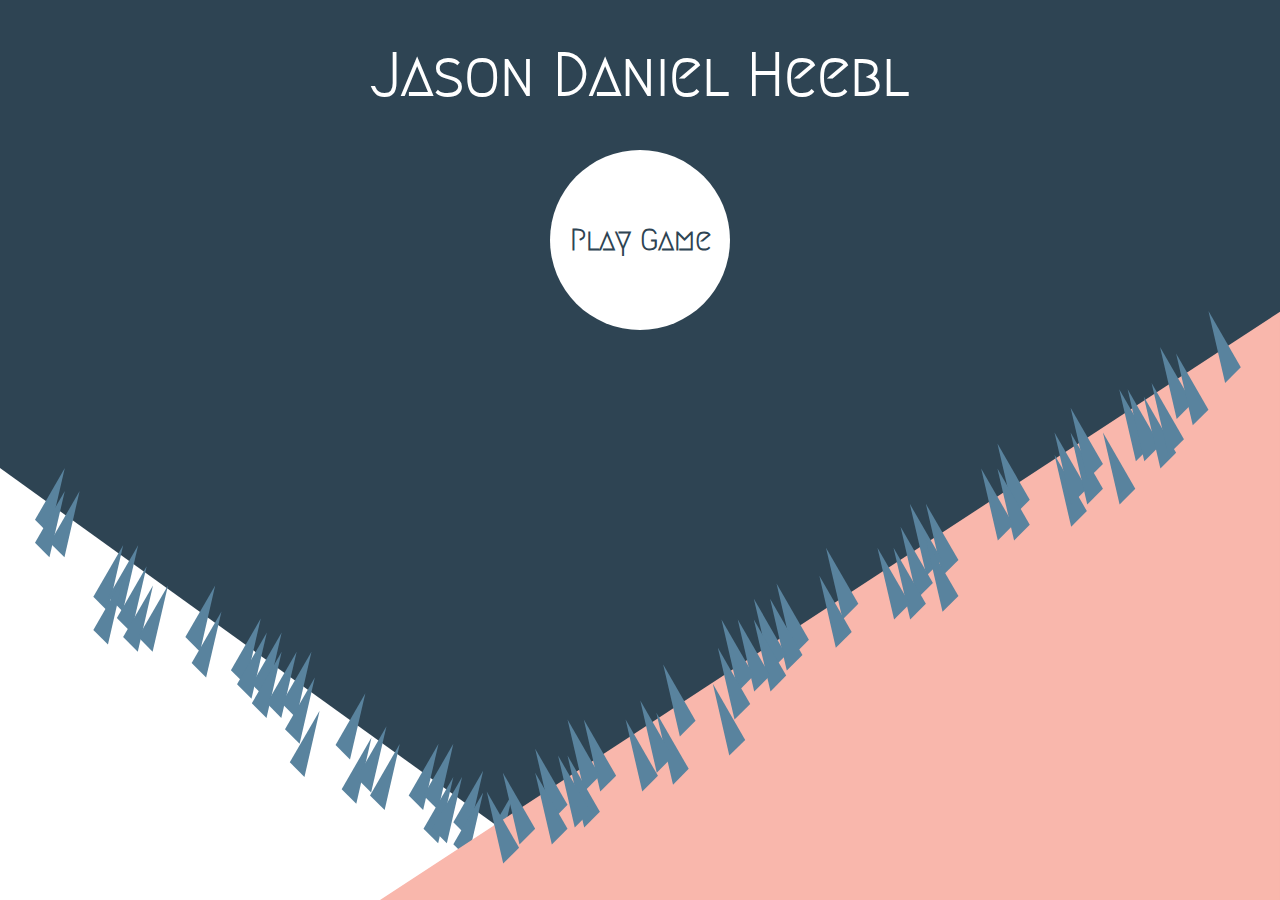
==== index.html @ cdb85525 "Build home page" ====
<!DOCTYPE html>
<html>
  <head>
    <meta http-equiv="Content-type" content="text/html; charset=utf-8">
    <title>Jason Heebl</title>
    <meta name="description" content="Personal website">
    <meta name="author" content="Jason Heebl">
    <link rel="stylesheet" href="css/main.css">
  </head>

  <body id="index">
    <h1>Jason Daniel Heebl</h1>
    <a id="play_game" href="/">Play Game</a>
    <img class="mountain" id="white_mountain" src="pics/white-mountain.svg" alt="">
    <img class="mountain" id="pink_mountain" src="pics/pink-mountain.svg" alt="">
  </body>
</html>
---- css/main.css ----
@import url(https://fonts.googleapis.com/css?family=Megrim);

html {
  height: 100%;
  position: relative;
}

body {
  margin: 0;
  padding: 0;
  background-color: #2e4453;
}

h1 {
  font-family: 'Megrim', cursive;
  text-align: center;
  font-size: 60px;
  color: #fff;
}

.mountain {
  display: block;
  position: absolute;
  bottom: 0;
}

#white_mountain {
  left: 0;
  max-width: 600px;
}

#pink_mountain {
  right: 0;
  max-width: 900px;
}

#play_game {
  display: block;
  text-decoration: none;
  background-color: #fff;
  width: 180px;
  height: 180px;
  border-radius: 50%;
  color: #2e4453;
  font-family: 'Megrim', cursive;
  font-size: 30px;
  font-weight: bold;
  text-align: center;
  line-height: 180px;
  margin: 30px auto 0;
  position: relative;
  z-index: 99;
}

#play_game:hover {
  box-shadow: 0 0 0 20px rgba(255,255,255,.5);
}
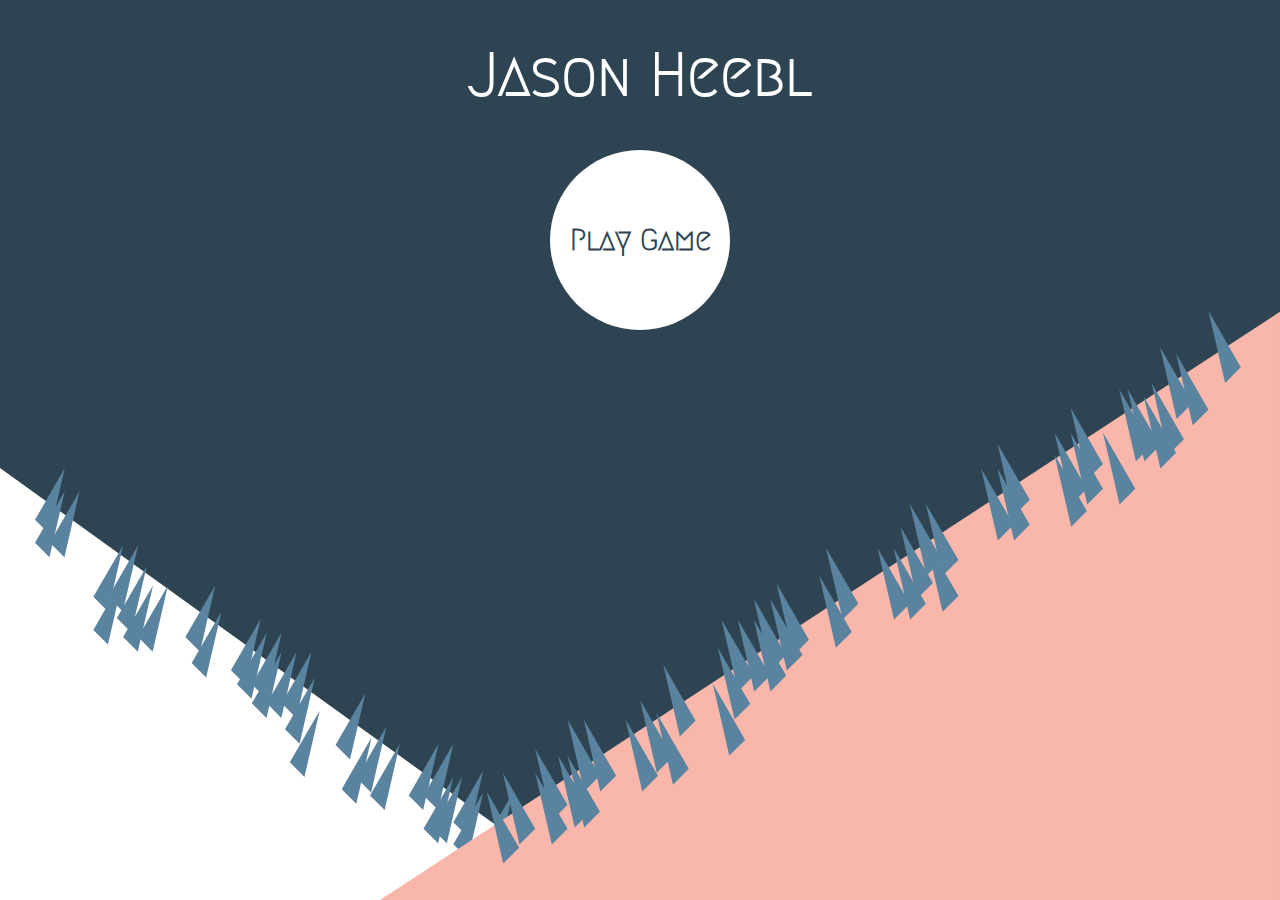
==== commit 7a4f5844: "Removed name" ====
--- a/index.html
+++ b/index.html
@@ -9,9 +9,9 @@
   </head>
 
   <body id="index">
-    <h1>Jason Daniel Heebl</h1>
-    <a id="play_game" href="/">Play Game</a>
+    <h1>Jason Heebl</h1>
+    <a id="play_game" href="game/WebBuild.html">Play Game</a>
     <img class="mountain" id="white_mountain" src="pics/white-mountain.svg" alt="">
     <img class="mountain" id="pink_mountain" src="pics/pink-mountain.svg" alt="">
   </body>
-</html>+</html>
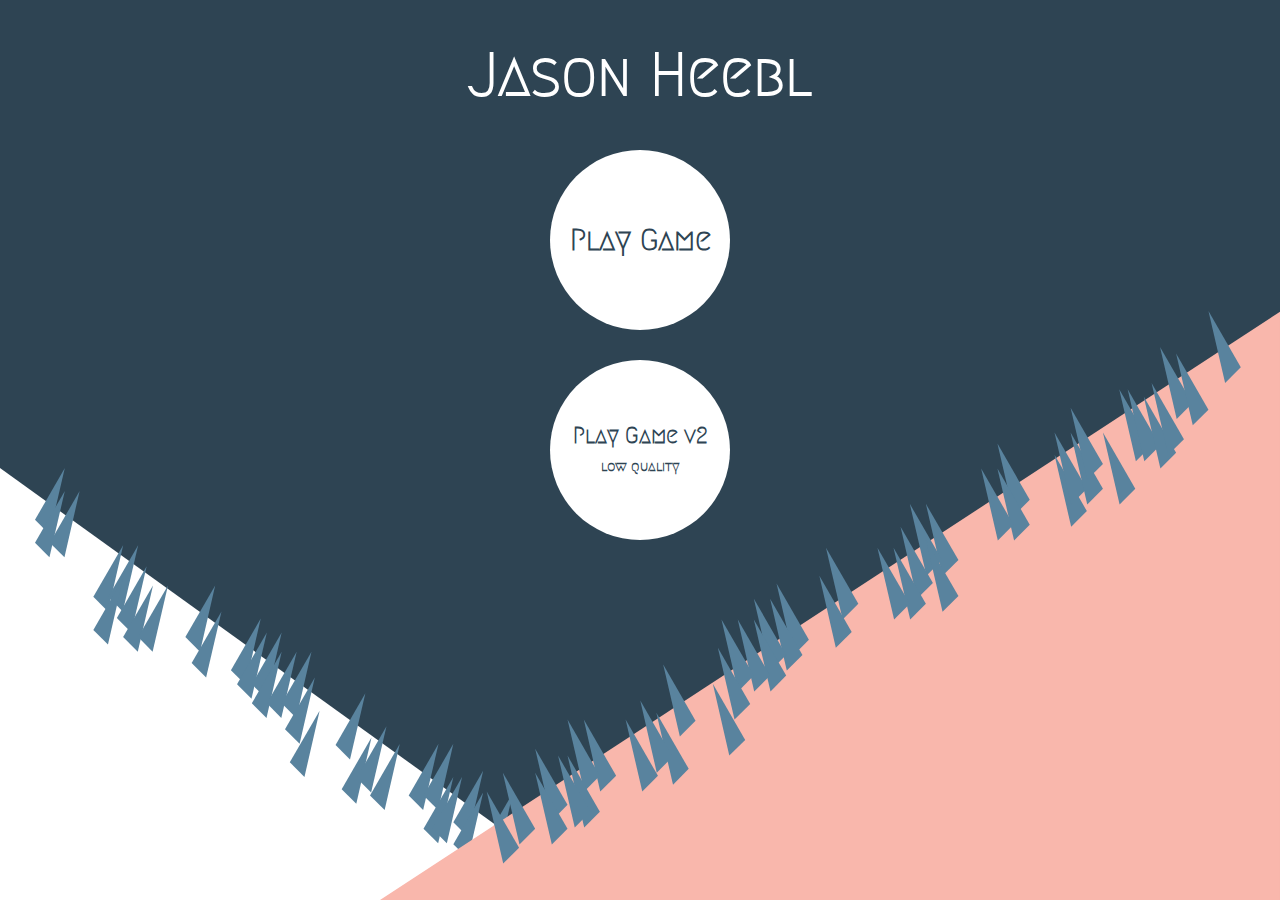
==== commit a7e86201: "Add the second game button" ====
--- a/index.html
+++ b/index.html
@@ -10,7 +10,12 @@
 
   <body id="index">
     <h1>Jason Heebl</h1>
-    <a id="play_game" href="game/WebBuild.html">Play Game</a>
+    <a class="play-button" id="game_v1" href="game/WebBuild.html">Play Game</a>
+    <a class="play-button" id="game_v2" href="game/WebBuild.html">
+      Play Game v2
+      <span>low quality</span>
+    </a>
+
     <img class="mountain" id="white_mountain" src="pics/white-mountain.svg" alt="">
     <img class="mountain" id="pink_mountain" src="pics/pink-mountain.svg" alt="">
   </body>
--- a/css/main.css
+++ b/css/main.css
@@ -34,7 +34,7 @@
   max-width: 900px;
 }
 
-#play_game {
+.play-button {
   display: block;
   text-decoration: none;
   background-color: #fff;
@@ -52,7 +52,18 @@
   z-index: 99;
 }
 
-#play_game:hover {
+.play-button:hover {
   box-shadow: 0 0 0 20px rgba(255,255,255,.5);
 }
 
+#game_v2 {
+  font-size: 22px;
+  line-height: 31px;
+  padding-top: 60px;
+  height: 120px;
+}
+
+#game_v2 span {
+  font-size: 14px;
+  display: block;
+}
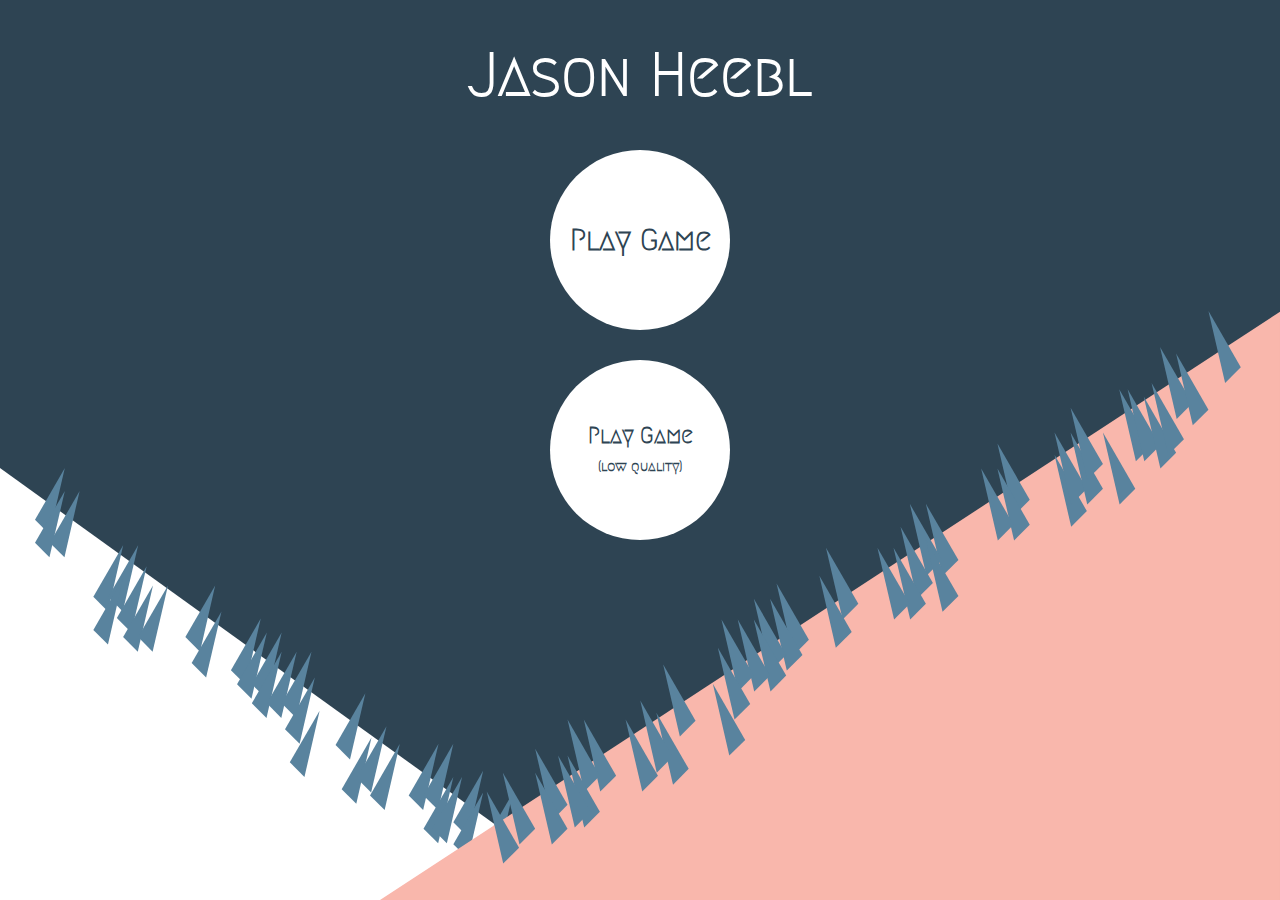
==== commit a20dfaed: "added low quality web build of game" ====
--- a/index.html
+++ b/index.html
@@ -11,9 +11,9 @@
   <body id="index">
     <h1>Jason Heebl</h1>
     <a class="play-button" id="game_v1" href="game/WebBuild.html">Play Game</a>
-    <a class="play-button" id="game_v2" href="game/WebBuild.html">
-      Play Game v2
-      <span>low quality</span>
+    <a class="play-button" id="game_v2" href="gamelow/WebBuild.html">
+      Play Game
+      <span>(low quality)</span>
     </a>
 
     <img class="mountain" id="white_mountain" src="pics/white-mountain.svg" alt="">
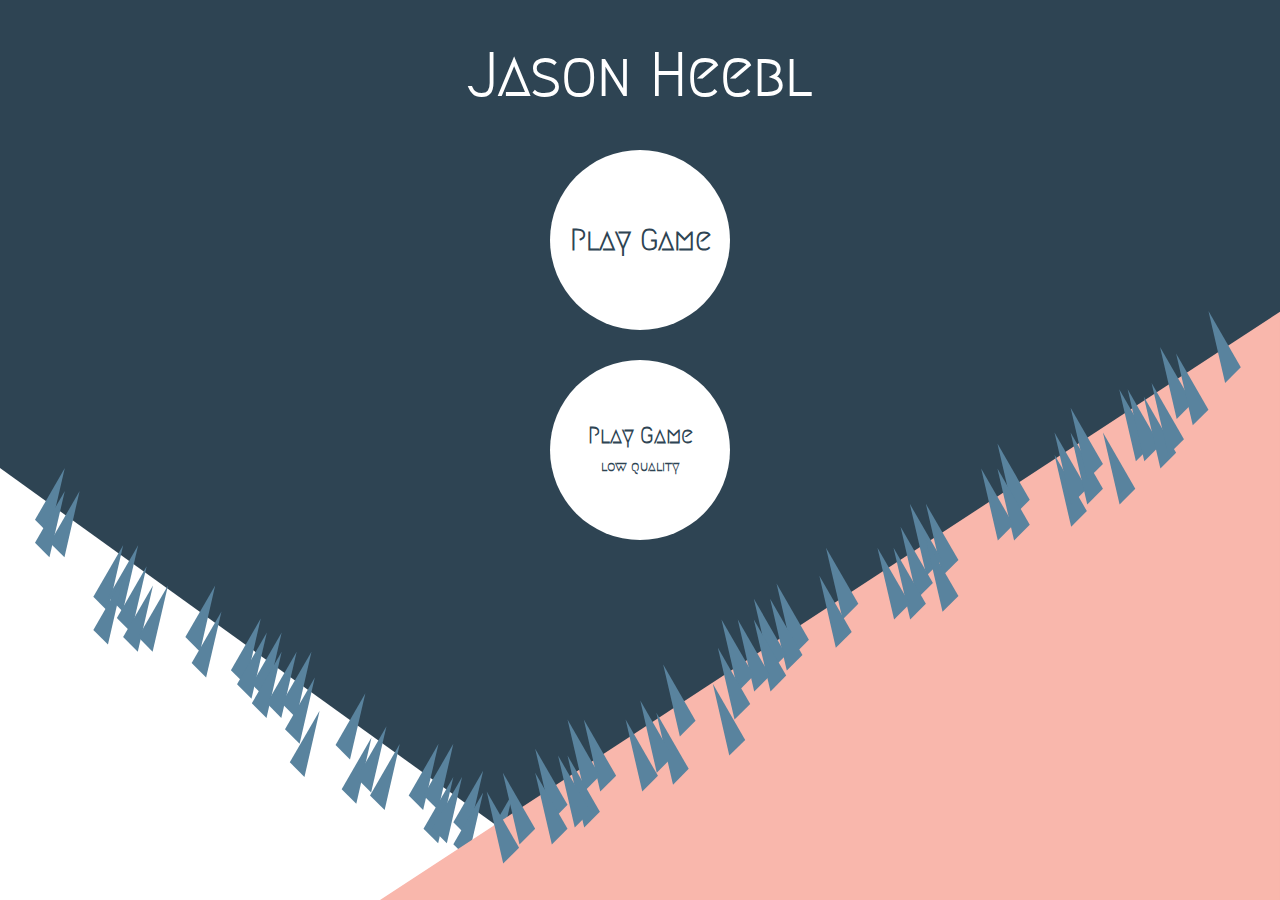
==== commit e290c41c: "fixed minor error in Low Quality version" ====
--- a/index.html
+++ b/index.html
@@ -13,7 +13,7 @@
     <a class="play-button" id="game_v1" href="game/WebBuild.html">Play Game</a>
     <a class="play-button" id="game_v2" href="gamelow/WebBuild.html">
       Play Game
-      <span>(low quality)</span>
+      <span>low quality</span>
     </a>
 
     <img class="mountain" id="white_mountain" src="pics/white-mountain.svg" alt="">
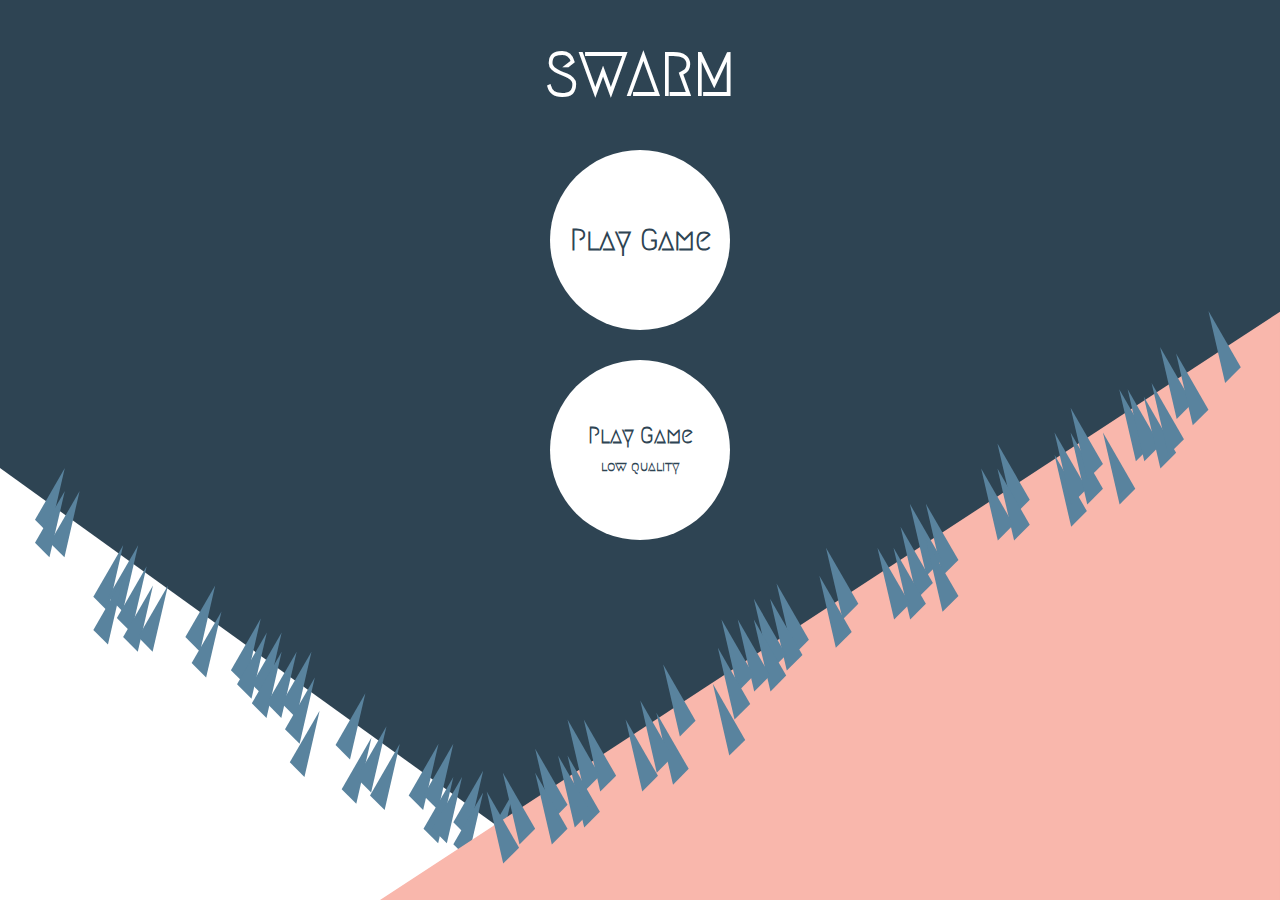
==== commit 0910a417: "changed header from 'Jason Heebl' to 'Swarm' for grading period" ====
--- a/index.html
+++ b/index.html
@@ -9,7 +9,7 @@
   </head>
 
   <body id="index">
-    <h1>Jason Heebl</h1>
+    <h1>SWARM</h1>
     <a class="play-button" id="game_v1" href="game/WebBuild.html">Play Game</a>
     <a class="play-button" id="game_v2" href="gamelow/WebBuild.html">
       Play Game
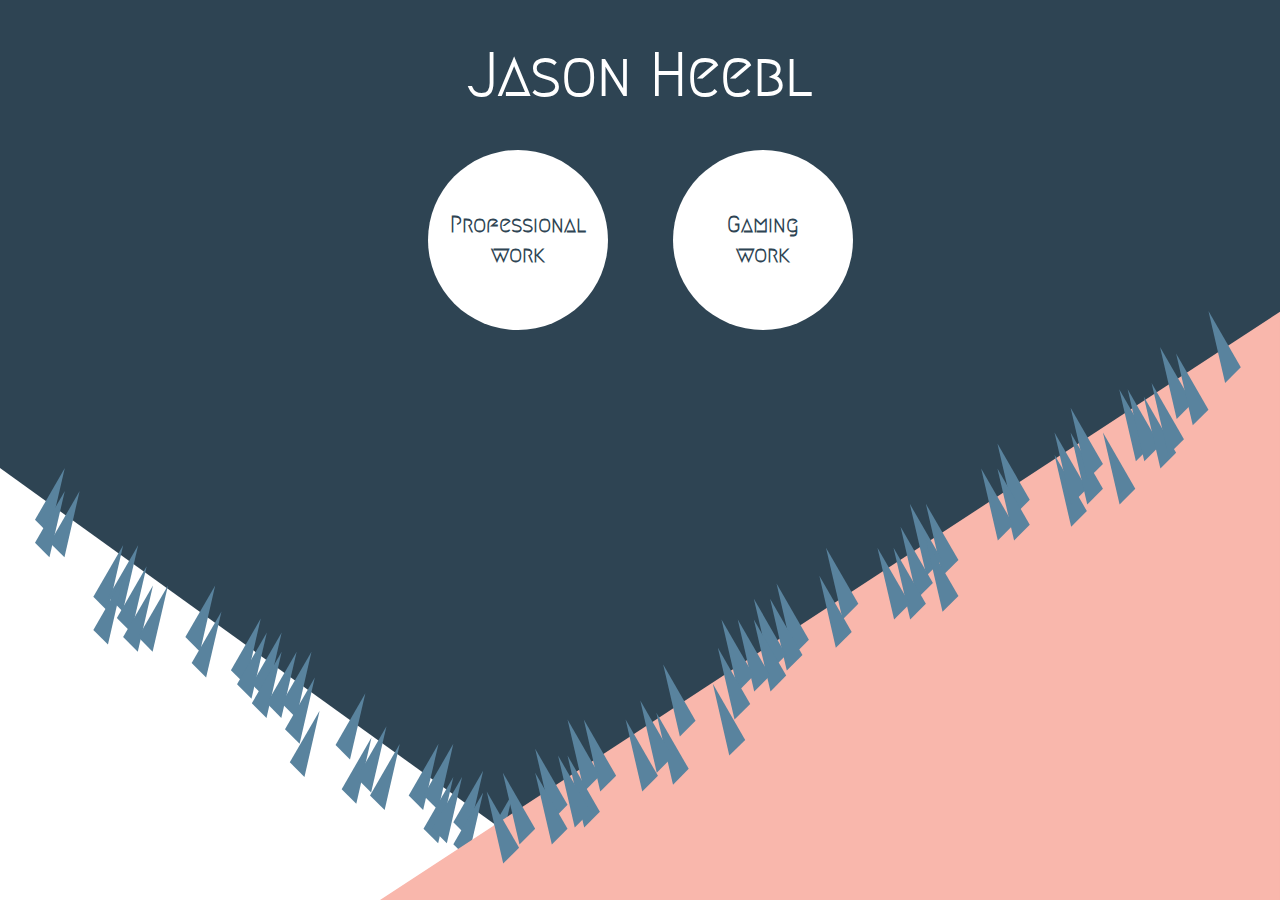
==== commit 1dec1713: "Add a separate page for games" ====
--- a/index.html
+++ b/index.html
@@ -2,19 +2,19 @@
 <html>
   <head>
     <meta http-equiv="Content-type" content="text/html; charset=utf-8">
-    <title>Jason Heebl</title>
+    <title>Jason Heebl website</title>
     <meta name="description" content="Personal website">
     <meta name="author" content="Jason Heebl">
     <link rel="stylesheet" href="css/main.css">
   </head>
 
-  <body id="index">
-    <h1>SWARM</h1>
-    <a class="play-button" id="game_v1" href="game/WebBuild.html">Play Game</a>
-    <a class="play-button" id="game_v2" href="gamelow/WebBuild.html">
-      Play Game
-      <span>low quality</span>
-    </a>
+  <body id="index"  class="page">
+
+    <header><h1>Jason Heebl</h1></header>
+    <div id="main_buttons_wrapper">
+      <a class="main-page-buttons" href="jason-resume.pdf">Professional work</a>
+      <a class="main-page-buttons" href="pages/games.html">Gaming <br>work</a>
+    </div>
 
     <img class="mountain" id="white_mountain" src="pics/white-mountain.svg" alt="">
     <img class="mountain" id="pink_mountain" src="pics/pink-mountain.svg" alt="">
--- a/css/main.css
+++ b/css/main.css
@@ -1,4 +1,5 @@
 @import url(https://fonts.googleapis.com/css?family=Megrim);
+@import url(https://fonts.googleapis.com/css?family=Maven+Pro);
 
 html {
   height: 100%;
@@ -9,13 +10,27 @@
   margin: 0;
   padding: 0;
   background-color: #2e4453;
+  font-family: 'Maven Pro', Arial, sans-serif;
+}
+
+h1, h2 {
+  font-family: 'Megrim', cursive;
+  text-align: center;
 }
 
 h1 {
-  font-family: 'Megrim', cursive;
-  text-align: center;
   font-size: 60px;
   color: #fff;
+}
+
+.nav-link {
+  color: #fff;
+  text-decoration: none;
+  padding: 10px 15px;
+  display: block;
+  position: absolute;
+  top: 10px;
+  left: 10px;
 }
 
 .mountain {
@@ -34,36 +49,93 @@
   max-width: 900px;
 }
 
-.play-button {
-  display: block;
-  text-decoration: none;
-  background-color: #fff;
-  width: 180px;
-  height: 180px;
-  border-radius: 50%;
-  color: #2e4453;
-  font-family: 'Megrim', cursive;
-  font-size: 30px;
-  font-weight: bold;
+#main_buttons_wrapper {
   text-align: center;
-  line-height: 180px;
-  margin: 30px auto 0;
   position: relative;
-  z-index: 99;
+  z-index: 999;
 }
 
-.play-button:hover {
+.main-page-buttons {
+  display: inline-block;
+  background-color: #fff;
+  border-radius: 50%;
+  padding: 60px 20px;
+  font-family: 'Megrim', cursive;
+  font-size: 22px;
+  text-decoration: none;
+  color: #2e4453;
+  width: 140px;
+  height: 60px;
+  line-height: 30px;
+  font-weight: bold;
+}
+
+.main-page-buttons:first-child {
+  margin-right: 30px;
+}
+
+.main-page-buttons:last-child {
+  margin-left: 30px;
+}
+
+.main-page-buttons:hover {
   box-shadow: 0 0 0 20px rgba(255,255,255,.5);
 }
 
-#game_v2 {
-  font-size: 22px;
-  line-height: 31px;
-  padding-top: 60px;
-  height: 120px;
+/*Games page*/
+
+.games-list {
+  list-style: none;
+  margin: 0;
+  padding: 0;
 }
 
-#game_v2 span {
-  font-size: 14px;
+.games-list li {
   display: block;
+  float: left;
+  width: 44%;
+  padding: 3em 3%;
+  text-align: center;
 }
+
+.games-list li h2 {
+  margin-top: 0;
+  font-size: 2.2em;
+}
+
+.games-list li:nth-child(1),
+.games-list li:nth-child(4) {
+  background-color: #fff;
+  color: #2e4453;
+}
+
+.games-list li:nth-child(1) a,
+.games-list li:nth-child(4) a {
+  color: #2e4453;
+}
+
+.games-list li:nth-child(2),
+.games-list li:nth-child(3) {
+  background-color: #59839e;
+  color: #fff;
+}
+
+.games-list li:nth-child(2) a,
+.games-list li:nth-child(3) a {
+  color: #fff;
+}
+
+.games-list li img {
+  display: inline-block;
+  width: 40%;
+}
+
+.game-description {
+  display: inline-block;
+  padding-bottom: 2em;
+}
+
+.image-links {
+  text-decoration: none;
+}
+
